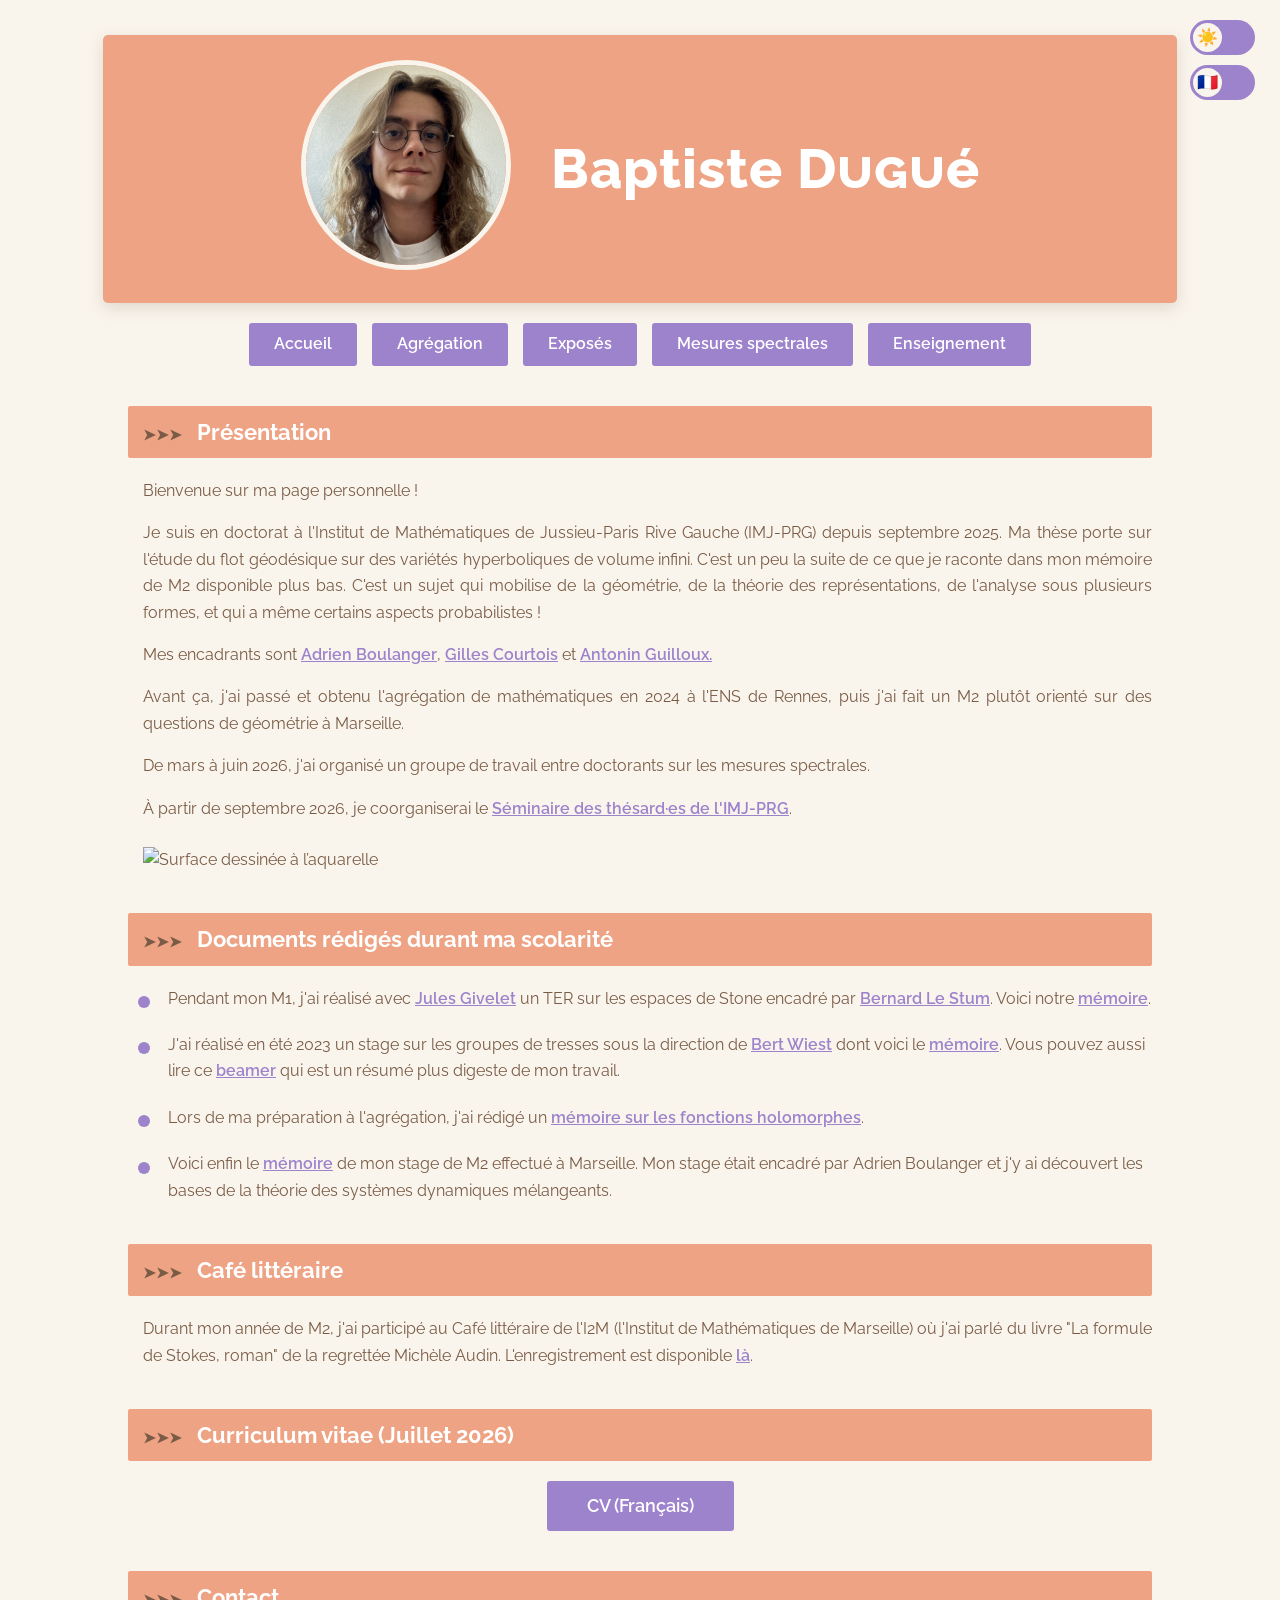
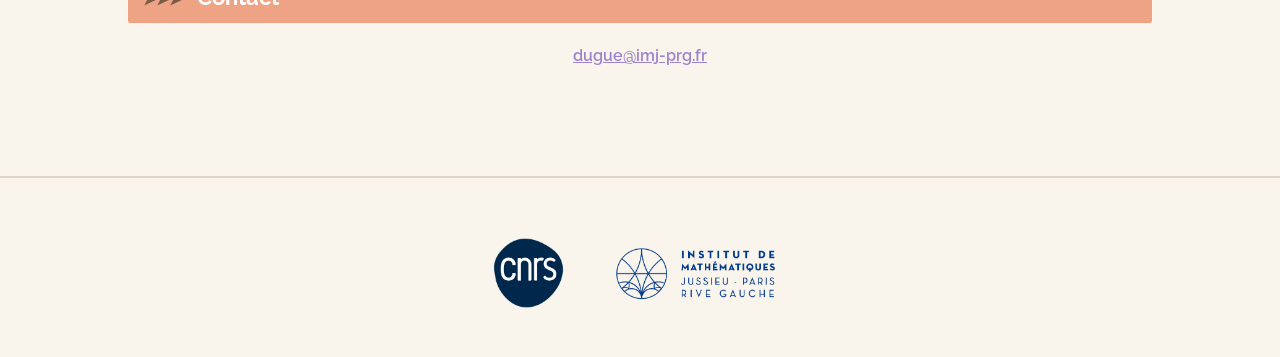
==== index.html @ 2672f060 "Add viewport meta tag for responsive design" ====
<!DOCTYPE html PUBLIC "-//W3C//DTD HTML 4.01//EN" "http://www.w3.org/TR/html4/strict.dtd">
<html>
  <head>
	<link rel="icon" href="favicon.ico" sizes="any">
    <meta http-equiv="content-type" content="text/html; charset=UTF-8">
	<meta name="viewport" content="width=device-width, initial-scale=1">
    <link rel="stylesheet" href="style.css" />
    <title>Baptiste Dugué</title>
  </head>

<body>

<main>

    <div id = "titre">
      <div id = "boite">
              <div id="boitephoto">
                <div id="photo">
                  <a href ="marine bleue.html"><img id="photo-aleatoire" alt="Photo de moi" height="200px" width="200px"></a>
                </div>
              </div>

              <div id = "boitenom">
                <div id="nom">
                  Baptiste <span style="font-variant-caps:small-caps"> Dugué</span>
                </div>
              </div>
      </div>
    </div>
    <nav>
	<div style="width:80%; margin:20px auto; text-align:right;">
		<div id="theme-container">
    			<button id="theme-toggle" aria-label="Changer de thème">
        			<span id="theme-icon">☀️</span>
    			</button>


<div id="language-switch">
    <a href="index-en.html" id="language-toggle">
        <span id="language-icon">🇫🇷</span>
    </a>
</div>
</div></div>
		</div>
      <ul>
        <li><a style="text-decoration:none" href="index.html" class="bouton1">Accueil</a></li>    
	<li><a style="text-decoration:none" href="agreg.html"  class="bouton1">Agrégation</a></li>
	<li><a style="text-decoration:none" href="talks.html"  class="bouton1">Exposés</a></li>
	<li><a style="text-decoration:none" href="gdt_mesure.html"  class="bouton1">Mesures spectrales</a></li>
	<li><a style="text-decoration:none" href="enseignement.html"  class="bouton1">Enseignement</a></li>

    </nav>
<div class="conteneur">

  
    
  <h3>Présentation </h3> 

      <p>Bienvenue sur ma page personnelle !
<p>Je suis en doctorat à l'Institut de Mathématiques de Jussieu-Paris Rive Gauche (IMJ-PRG) depuis septembre 2025. Ma thèse porte sur l'étude du flot géodésique sur des variétés hyperboliques de volume infini. C'est un peu la suite de ce que je raconte dans mon mémoire de M2 disponible plus bas. C'est un sujet qui mobilise de la géométrie, de la théorie des représentations, de l'analyse sous plusieurs formes, et qui a même certains aspects probabilistes !</p>
<p>Mes encadrants sont <a href="https://sites.google.com/view/adrienboulangermaths/home">Adrien Boulanger</a>, <a href="https://webusers.imj-prg.fr/~gilles.courtois/">Gilles Courtois</a> et <a href="https://webusers.imj-prg.fr/~antonin.guilloux/">Antonin Guilloux.</a></p>
<p>Avant ça, j'ai passé et obtenu l'agrégation de mathématiques en 2024 à l'ENS de Rennes, puis j'ai fait un M2 plutôt orienté sur des questions de géométrie à Marseille.<p>    
<p>De mars à juin 2026, j'ai organisé un groupe de travail entre doctorants sur les mesures spectrales.</p>
<p>À partir de septembre 2026, je coorganiserai le <a href="https://www.imj-prg.fr/gestion/evenement/affEvenement/53">Séminaire des thésard·es de l'IMJ-PRG</a>.</p>

<img
    class="image-presentation"
    src="images/Flute_deformee_aquarelle.png"
    alt="Surface dessinée à l’aquarelle">
	
          <h3>Documents rédigés durant ma scolarité</h3>
<ul class="liste">

<li>
Pendant mon M1, j'ai réalisé avec <a href="https://julesgiv.github.io">Jules Givelet</a> un TER sur les espaces de Stone encadré par <a href="https://www.bernardlestum.com">Bernard Le Stum</a>. Voici notre <a href="Espaces de Stone.pdf">mémoire</a>.
</li>

<li>
J'ai réalisé en été 2023 un stage sur les groupes de tresses sous la direction de <a href="wiest.pages.math.cnrs.fr">Bert Wiest</a> dont voici le <a href="Mémoire_Stage_Tresses.pdf">mémoire</a>. Vous pouvez aussi lire ce <a href="Beamer_tresses.pdf">beamer</a> qui est un résumé plus digeste de mon travail.
</li>

<li>
Lors de ma préparation à l'agrégation, j'ai rédigé un <a href="Mémoire fonctions holomorphes.pdf">mémoire sur les fonctions holomorphes</a>.
</li>

<li>
Voici enfin le <a href="Memoire M2 Dugue.pdf">mémoire</a> de mon stage de M2 effectué à Marseille. Mon stage était encadré par Adrien Boulanger et j'y ai découvert les bases de la théorie des systèmes dynamiques mélangeants.
</li>

</ul>



	<h3>Café littéraire</h3>
<p>Durant mon année de M2, j'ai participé au Café littéraire de l'I2M (l'Institut de Mathématiques de Marseille) où j'ai parlé du livre "La formule de Stokes, roman" de la regrettée Michèle Audin. L'enregistrement est disponible <a href="https://open.spotify.com/episode/28ltaCH325cykyp65XC300">là</a>.</p>
     
      <h3>Curriculum vitae (Juillet 2026)</h3>
      <center><a style="text-decoration:none" href="CV_Francais.pdf" class="bouton1">CV (Français)</a></center> 
      
  <h3>Contact</h3>
    
      <center>
        <a href="mailto:dugue@imj-prg.fr" title="Pour m'envoyer un mail">
          <font color="blue">
            dugue@imj-prg.fr
          </font>
        </a>
      </center> 
  <br>
    
</div>

</main>

<footer>

	<div class="logos">
		
		<a href="https://www.cnrs.fr/">
			<img id="logo-cnrs" src="logo_cnrs.png">
		</a>

		<a href="https://www.imj-prg.fr/">
			<img id="logo-imj" src="logo_IMJ-PRG.png">
		</a>

	</div>

</footer>

<script src="script.js"></script>


</body>
---- style.css ----
/* ==========================================================
   Palette du CV LaTeX
   ========================================================== */

@import url('https://fonts.googleapis.com/css2?family=Raleway:wght@400;500;600;700;800&display=swap');


:root {
    --pagebg: #F9F4EC;
    --sectcol: #9D82CC;
    --bgcol: #7A5C46;
    --softcol: #DDD3C7;
    --accent: #EEA384;
	--text-on-accent: #FFFFFF;
}

:root.dark {
    --pagebg: #11112F;
    --sectcol: #9385A8;
    --bgcol: #D9DCE8;
    --softcol: #444444;
    --accent: #B97862;
	--text-on-accent: #F0E6E0;

}



/* ==========================================================
   Base
   ========================================================== */

html {
    scroll-behavior: smooth;
}


body {

    margin: 0;

	min-height: 100vh;
	
	display: flex;

	flex-direction: column;

    background: var(--pagebg);

    color: var(--bgcol);

    font-family: "Raleway", Arial, sans-serif;

    font-size: 16px;

    line-height: 1.65;

    transition:
        background-color 0.5s ease,
        color 0.5s ease;
}

main {

	flex: 1;

}

footer {

	margin-top: 40px;

	padding: 20px 0;

	border-top: 2px solid var(--softcol);

	transition:
		border-color O.5s ease;

}

.logos {

	display: flex;

	justify-content: center;

	align-items: center;

	gap: 40px;

}

.logos img {

	height: 65px;

	width: auto;

	transition: transform 0.25s ease;

}

.logos img:hover {

	transform: scale(1.05);

}

/* ==========================================================
   Bandeau supérieur
   ========================================================== */


#titre {

    width: 80%;

    min-width: 700px;

    margin: 35px auto 20px auto;

    padding: 25px;

    background: var(--accent);

    border-radius: 5px;

    box-shadow: 0px 5px 15px rgba(122,92,70,0.18);

}



#boite {

    display: flex;

    align-items: center;

    justify-content: center;

    gap: 40px;

}



#photo-aleatoire {

    width: 200px;
    height: 200px;

    object-fit: cover;

    border-radius: 50%;

    border: 5px solid var(--pagebg);


}


#nom {

    font-size: 55px;

    font-weight: 800;

    color: var(--text-on-accent);

    letter-spacing: 1px;

}



/* ==========================================================
   Navigation
   ========================================================== */


nav {

    width: 80%;

    min-width: 700px;

    margin: auto;

}



nav ul {

    padding: 0;

    display: flex;

    justify-content: center;

    gap: 15px;

    list-style: none;

}



.bouton1 {

    display: inline-block;

    padding: 8px 25px;

    background: var(--sectcol);

    color: var(--text-on-accent);

    border-radius: 3px;

    font-weight: 600;

    transition: all 0.25s ease;

}


.bouton1:hover {

    background: #8066B0;

	color: var(--text-on-accent);

    transform: translateY(-2px);

}

/* ==========================================================
   Contenu
   ========================================================== */


.conteneur {

    width: 80%;

    min-width: 700px;

    margin: 40px auto;

}



p {

    text-align: justify;

    margin-left: 15px;

}

/* Image placée à la fin de la présentation */
.image-presentation {
    display: block;
    width: calc(100% - 15px);
    height: auto;
    margin: 25px 0 25px 15px;
}


/* ==========================================================
   Sections façon CV
   ========================================================== */


h3 {

    margin-top: 40px;

    margin-bottom: 20px;


    padding: 8px 15px;


    background: var(--accent);


    color: var(--text-on-accent);


    font-size: 22px;


    font-weight: 700;


    border-radius: 2px;


}



h3::before {

    content: "➤➤➤";

    color: var(--bgcol);

    font-size: 15px;

    margin-right: 15px;

}


/* ==========================================================
   Liens
   ========================================================== */


a {

    color: var(--sectcol);

    font-weight: 600;

}



a:hover {

    color: var(--accent);

}


/* ==========================================================
   Séparateurs
   ========================================================== */


hr {

    border: none;

    height: 2px;

    background: var(--softcol);

    margin: 35px 0;

}


/* ==========================================================
   Bouton CV
   ========================================================== */


center .bouton1 {

    
display: inline-block;

    padding: 10px 40px;

    background: var(--sectcol);

    color: var(--text-on-accent);

    font-size: 18px;

    transition: all 0.25s ease;



}



center .bouton1:hover {

    background: #8066B0;

color: var(--text-on-accent);

transform: translateY(-2px);

}


/* ==========================================================
   Contact
   ========================================================== */


font[color="blue"] {

    color: var(--sectcol);

}



/* ==========================================================
   Mobile
   ========================================================== */


@media screen and (max-width: 800px) {


    #titre,
    nav,
    .conteneur {

        width: 95%;

        min-width: 0;

    }


    #boite {

        flex-direction: column;

    }


    #nom {

        font-size: 40px;

    }

	footer {

		padding:15px 0;

		}

	.logos {
		
		gap: 20px;

		}

	.logos img {

		height: 50px;

		}

}

/* ==========================================================
   Interrupteur mode sombre
   ========================================================== */

#theme-container {
    position: fixed;
    top: 20px;
    right: 25px;

    display: flex;
    flex-direction: column;
    align-items: center;
    gap: 10px;
}

#theme-toggle {

    width: 65px;
    height: 35px;

    border-radius: 20px;
    border: none;

    background: var(--sectcol);

    cursor: pointer;

    position: relative;

    padding: 0;

    transition: background-color 0.4s ease;
}


#theme-icon {

    position: absolute;

    width: 29px;
    height: 29px;

    top: 3px;
    left: 3px;

    border-radius: 50%;

    background: var(--pagebg);

    display: flex;
    align-items: center;
    justify-content: center;

    font-size: 17px;

    transition:
        transform 0.4s ease,
        background-color 0.4s ease;

}


/* Position quand le mode sombre est activé */

:root.dark #theme-icon {

    transform: translateX(30px);

}



/* ==========================================================
   Transitions du changement de thème
   ========================================================== */

#titre,
h3,
.bouton1,
hr,
a {

    transition:
        background-color 0.5s ease,
        color 0.5s ease,
        border-color 0.5s ease;
	box-shadow 0.5s ease;

}

#language-toggle {

    display: inline-block;

    padding: 7px 15px;

    background: var(--sectcol);

    color: var(--text-on-accent);

    border-radius: 20px;

    text-decoration: none;

    font-weight: 600;

    font-size: 14px;

    transition:
        background-color 0.3s ease,
        transform 0.3s ease;
}


#language-toggle:hover {

    transform: translateY(-2px);

}

/* ==========================================================
   Interrupteur langue
   ========================================================== */

#language-toggle {

    display: flex;

    width: 65px;
    height: 35px;

    border-radius: 20px;

    background: var(--sectcol);

    text-decoration: none;

    position: relative;

    align-items: center;

    padding: 0;

    transition: background-color 0.4s ease;

}


#language-icon {

    width: 29px;
    height: 29px;

    position: absolute;

    left: 3px;

    border-radius: 50%;

    background: var(--pagebg);

    display: flex;

    align-items: center;

    justify-content: center;

    font-size: 17px;

}


/* Etat français */

#language-toggle.francais #language-icon {

    animation: slide-left 0.4s ease;

}


/* Etat anglais */

#language-toggle.anglais #language-icon {

    transform: translateX(30px);

    animation: slide-right 0.4s ease;

}



@keyframes slide-right {

    from {
        transform: translateX(0);
    }

    to {
        transform: translateX(30px);
    }

}


@keyframes slide-left {

    from {
        transform: translateX(30px);
    }

    to {
        transform: translateX(0);
    }

}

/* ==========================================================
   Listes de trucs
   ========================================================== */

.liste {

    list-style: none;

    padding-left: 10px;

}


.liste > li {

    position: relative;

    margin-bottom: 20px;

    padding-left: 30px;

}


/* petite puce personnalisée */

.liste > li::before {

    content: "";

    position: absolute;

    left: 0;
    top: 0.65em;

    width: 12px;
    height: 12px;

    background: var(--sectcol);

    border-radius: 50%;

}

/* ==========================================================
   Logos
   ========================================================== */

.logos {

    display: flex;

    justify-content: center;

    align-items: center;

    gap: 40px;

    margin: 40px 0 20px 0;

}

.logos img {

    height: 70px;

    width: auto;

    transition: transform 0.25s ease;

}

.logos img:hover {

    transform: scale(1.05);

}


/* ==========================================================
   Listes d'enseignement
   ========================================================== */

.enseignement {

    list-style: none;
    padding-left: 0;

}

.enseignement > li {

    position: relative;
    padding-left: 30px;
    margin-bottom: 25px;

}

.enseignement > li::before {

    content: "";

    position: absolute;
    left: 0;
    top: 0.65em;

    width: 12px;
    height: 12px;

    border-radius: 50%;
    background: var(--sectcol);

}

.enseignement ul {

    list-style: none;
    margin-top: 10px;
    padding-left: 20px;

}

.enseignement ul li {

    position: relative;
    padding-left: 20px;
    margin: 8px 0;

}

.enseignement ul li::before {

    content: "▸";

    position: absolute;
    left: 0;

    color: var(--accent);
    font-weight: bold;

}
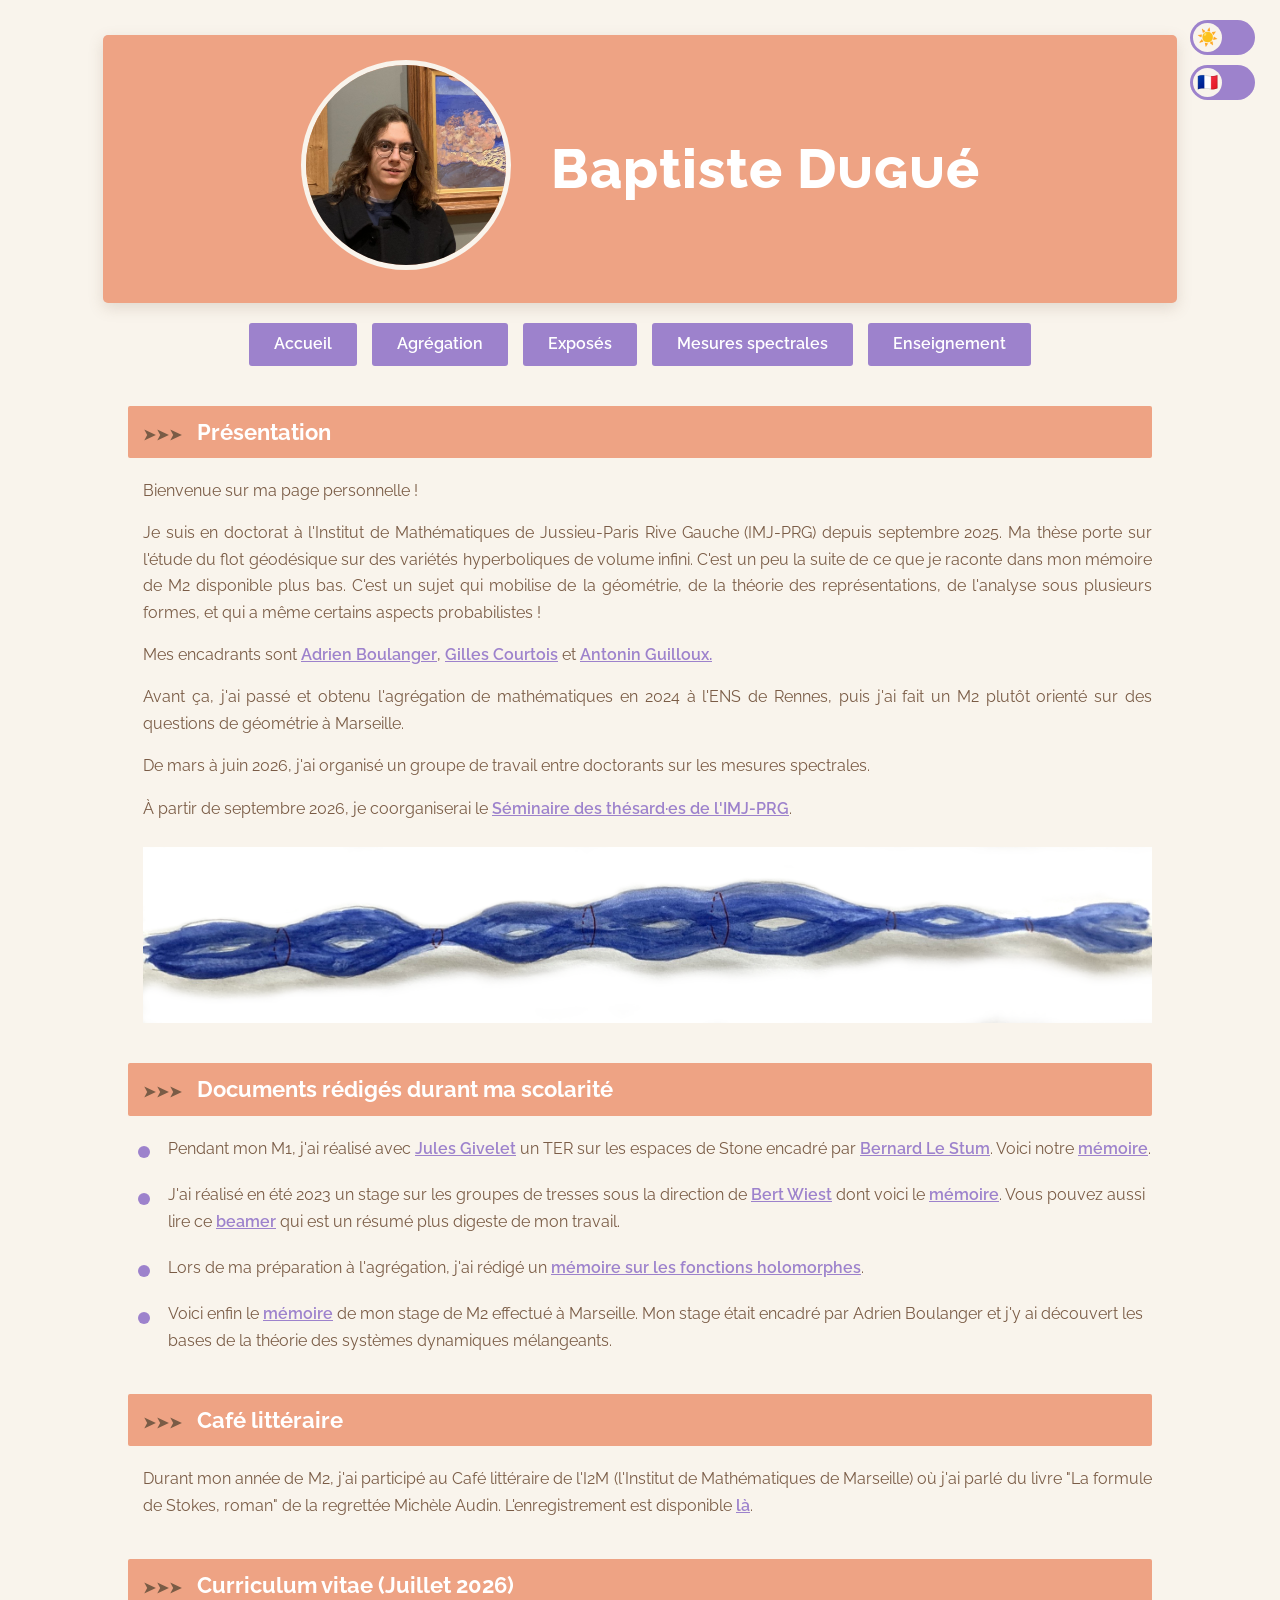
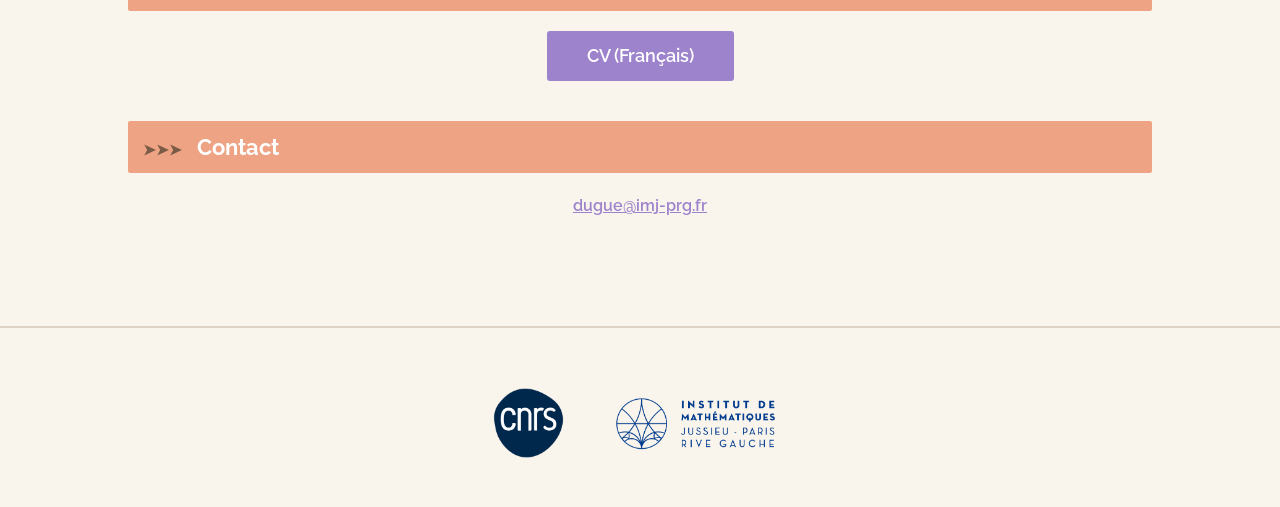
==== commit 65ef82f7: "Update image source path in index.html" ====
--- a/index.html
+++ b/index.html
@@ -65,7 +65,7 @@
 
 <img
     class="image-presentation"
-    src="images/Flute_deformee_aquarelle.png"
+    src="Flute_deformee_aquarelle.png"
     alt="Surface dessinée à l’aquarelle">
 	
           <h3>Documents rédigés durant ma scolarité</h3>
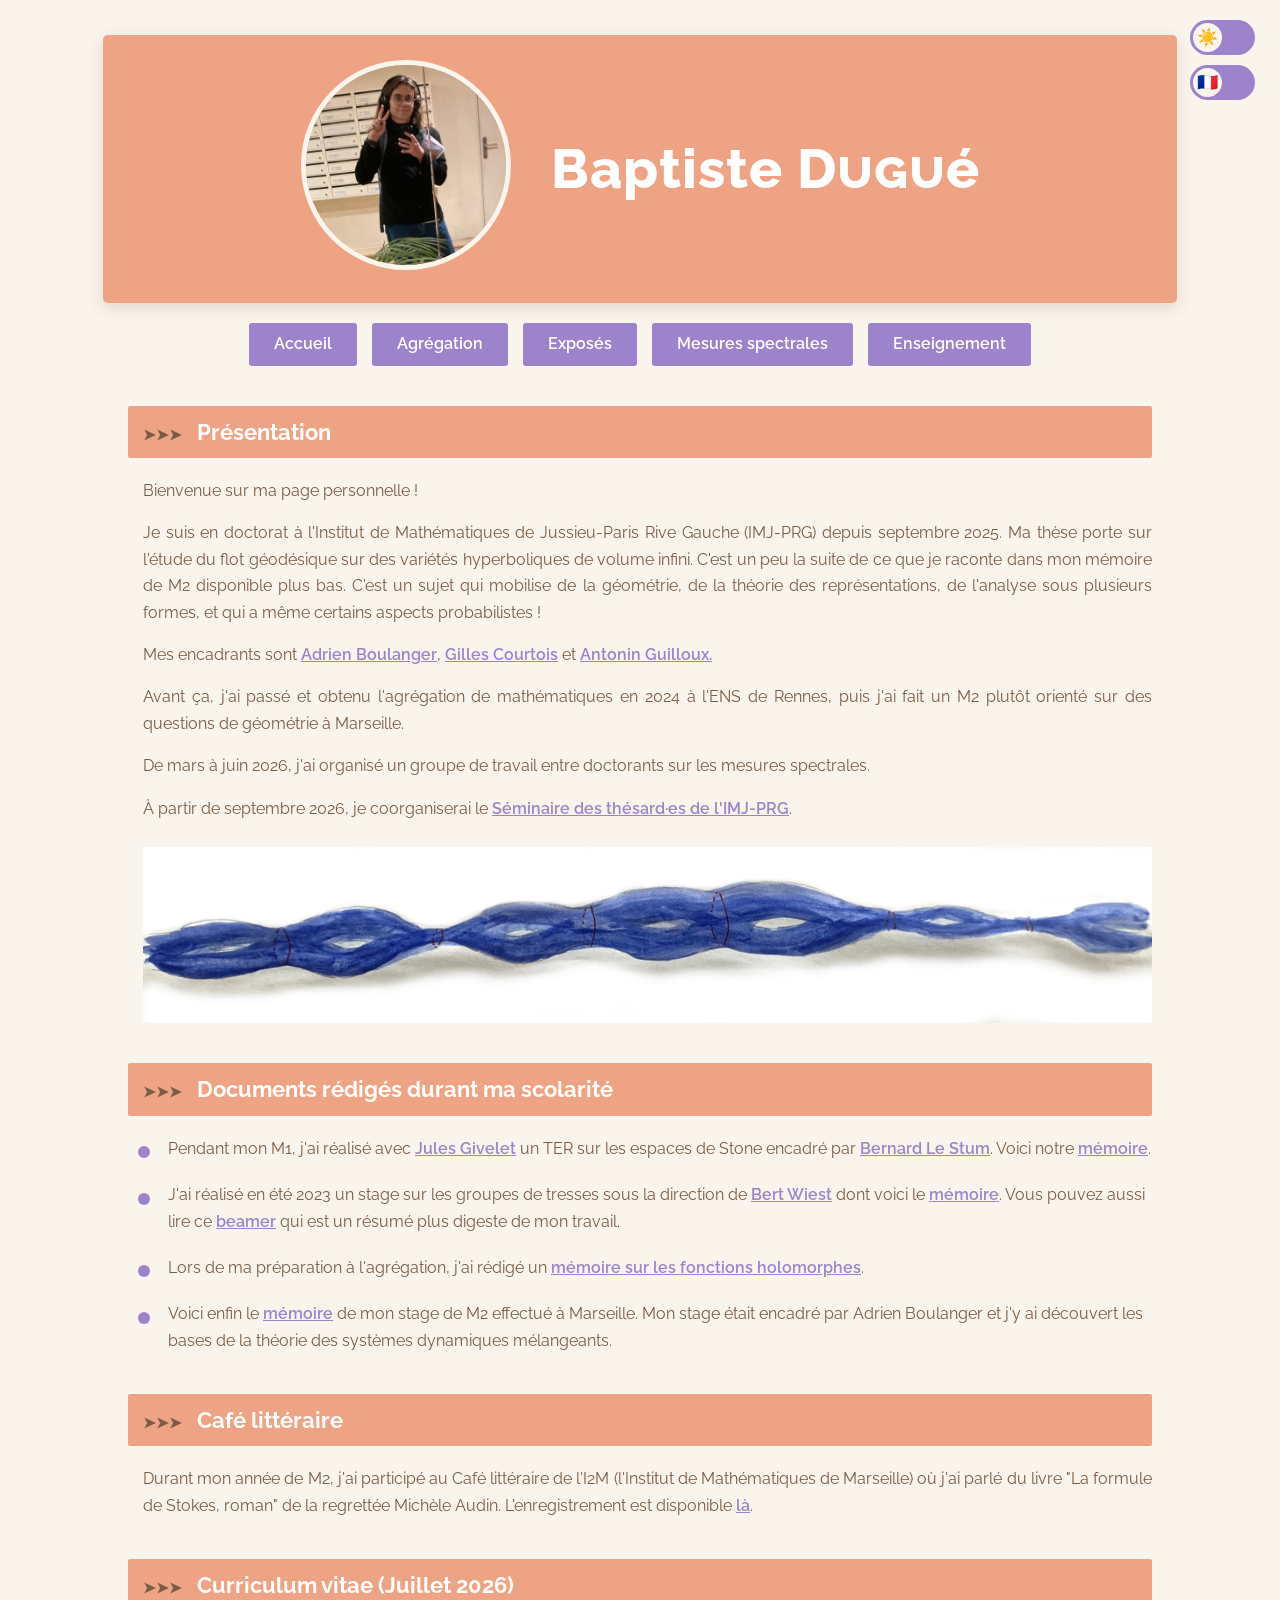
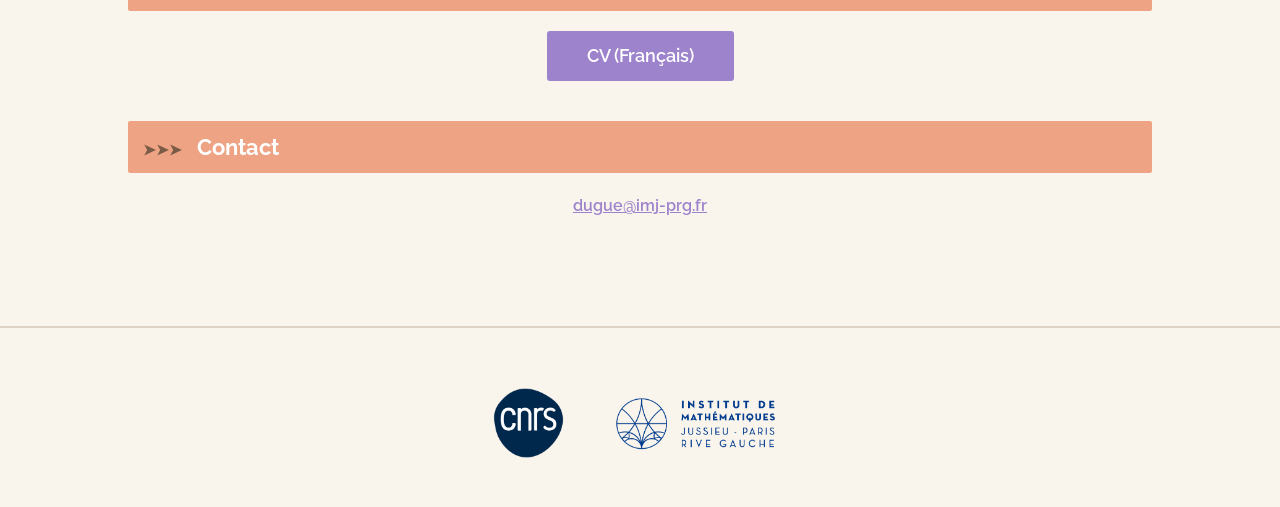
==== commit 9375e314: "Remove viewport meta tag from index.html" ====
--- a/index.html
+++ b/index.html
@@ -3,7 +3,6 @@
   <head>
 	<link rel="icon" href="favicon.ico" sizes="any">
     <meta http-equiv="content-type" content="text/html; charset=UTF-8">
-	<meta name="viewport" content="width=device-width, initial-scale=1">
     <link rel="stylesheet" href="style.css" />
     <title>Baptiste Dugué</title>
   </head>
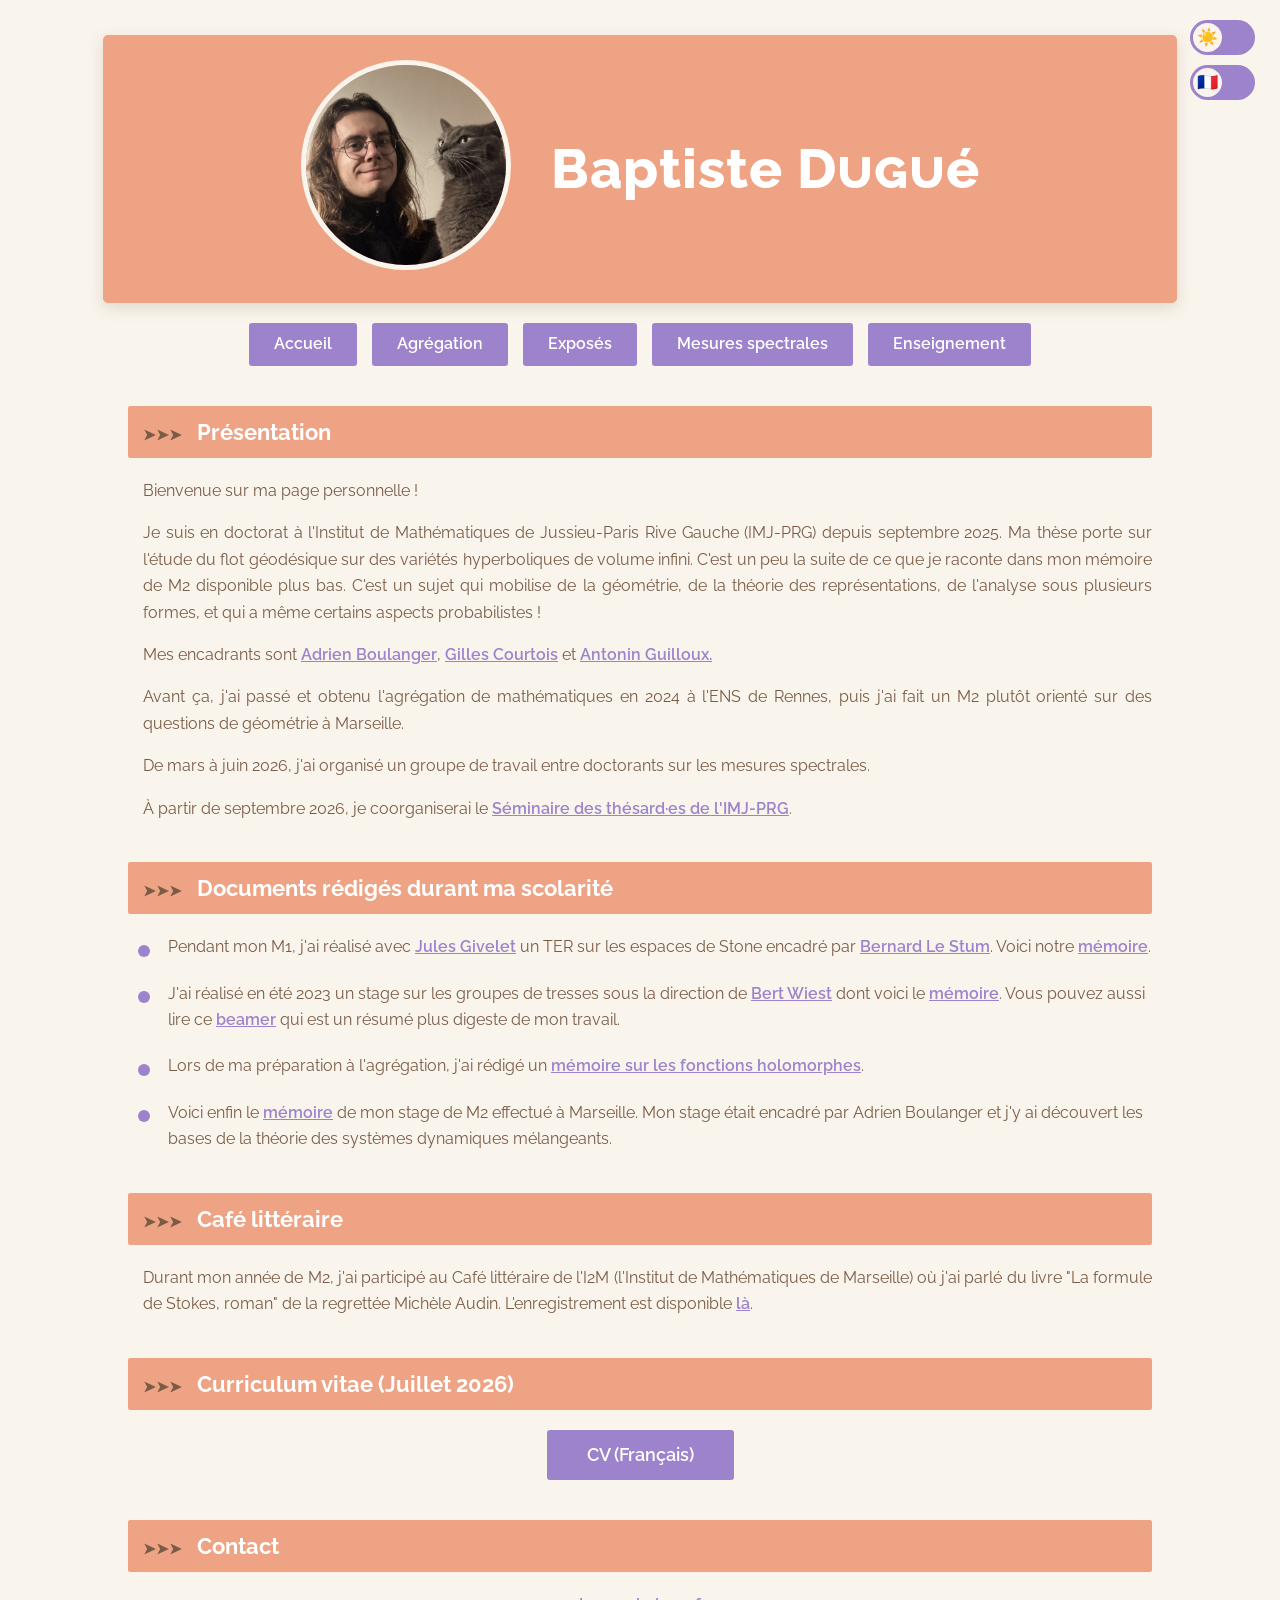
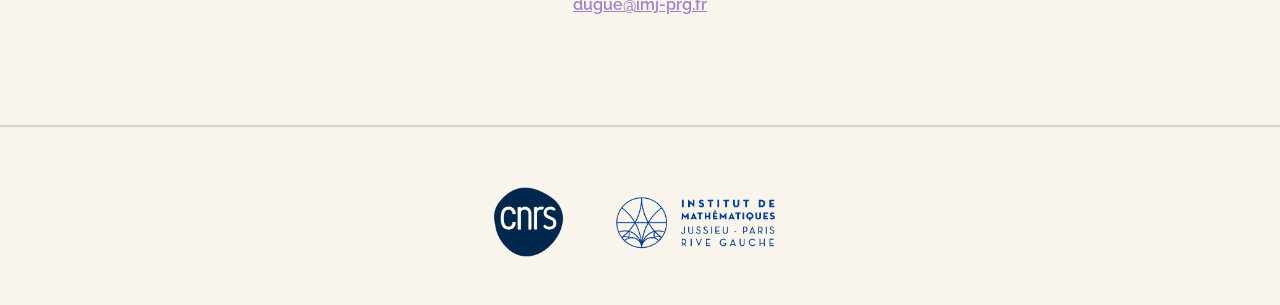
==== commit 13f711af: "Remove image presentation from index.html Removed image element for 'Flute_deformee_aquarelle.png' f" ====
--- a/index.html
+++ b/index.html
@@ -62,10 +62,7 @@
 <p>De mars à juin 2026, j'ai organisé un groupe de travail entre doctorants sur les mesures spectrales.</p>
 <p>À partir de septembre 2026, je coorganiserai le <a href="https://www.imj-prg.fr/gestion/evenement/affEvenement/53">Séminaire des thésard·es de l'IMJ-PRG</a>.</p>
 
-<img
-    class="image-presentation"
-    src="Flute_deformee_aquarelle.png"
-    alt="Surface dessinée à l’aquarelle">
+
 	
           <h3>Documents rédigés durant ma scolarité</h3>
 <ul class="liste">
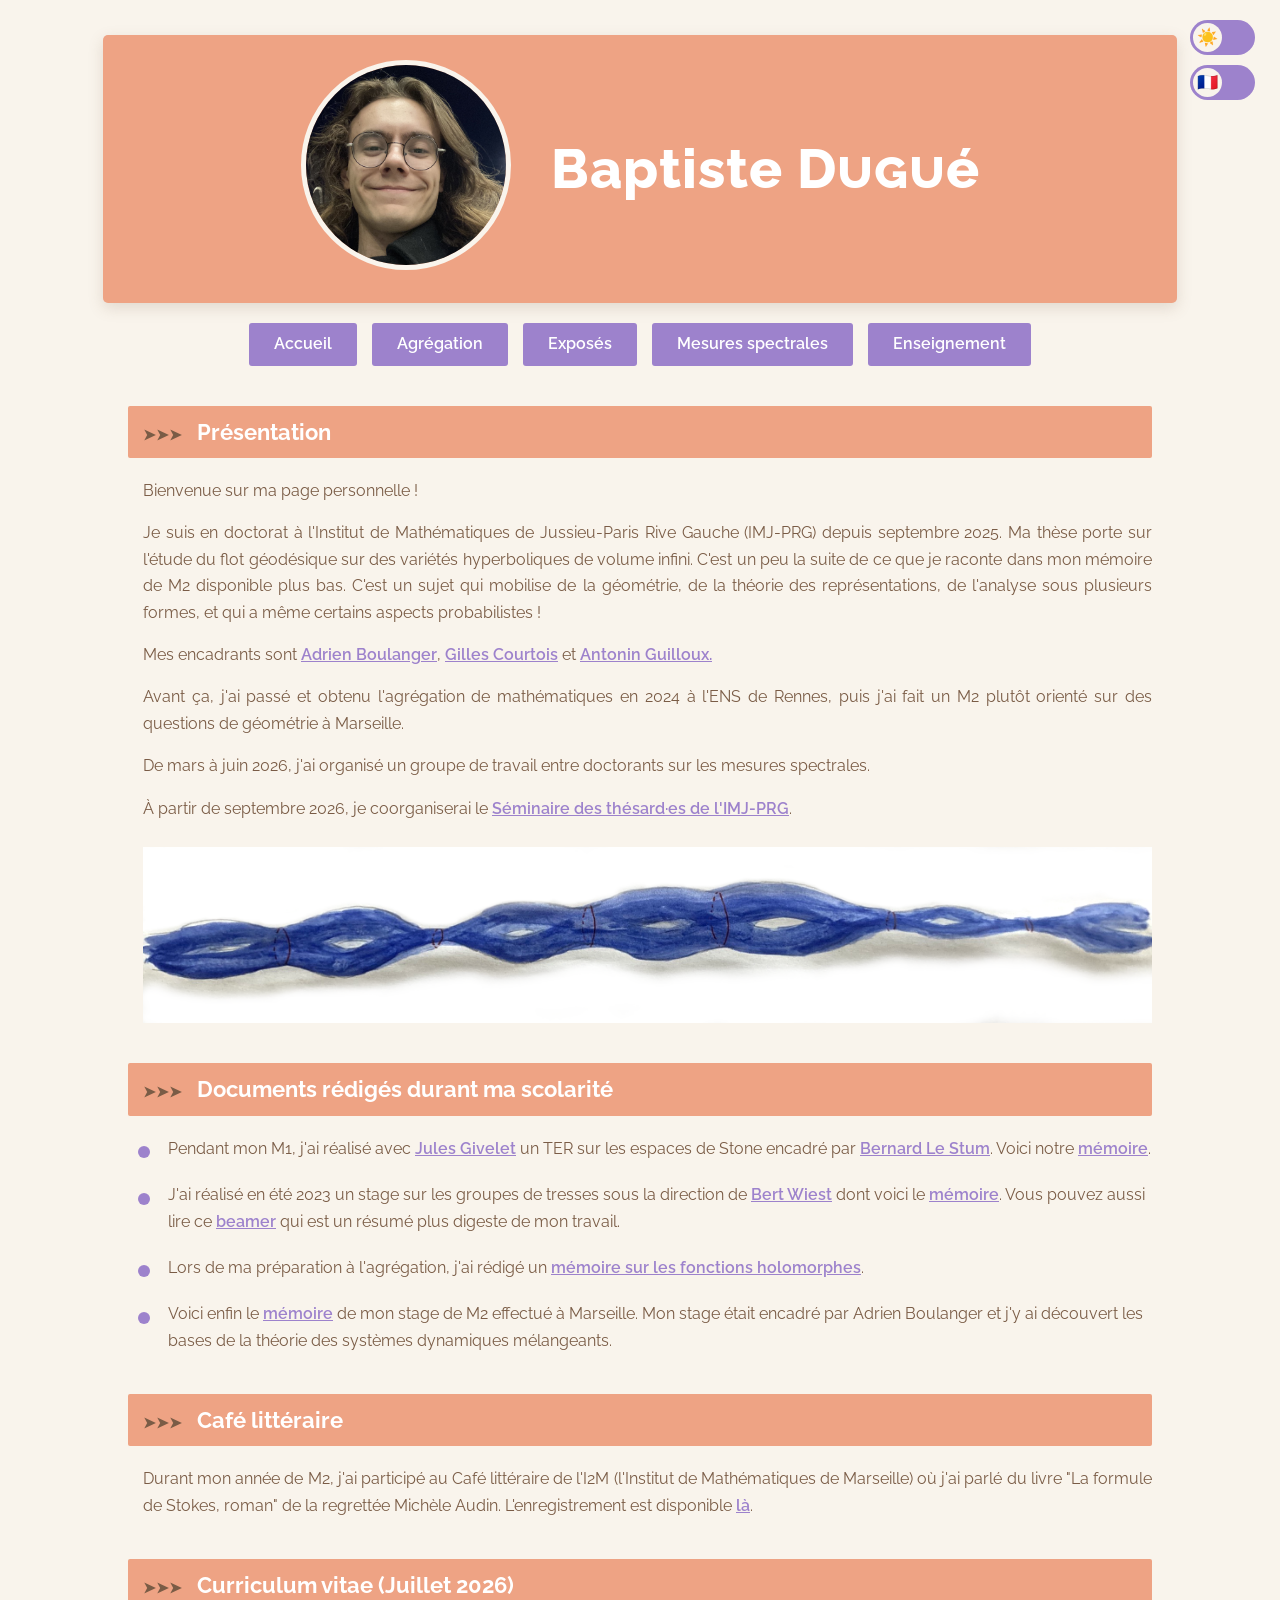
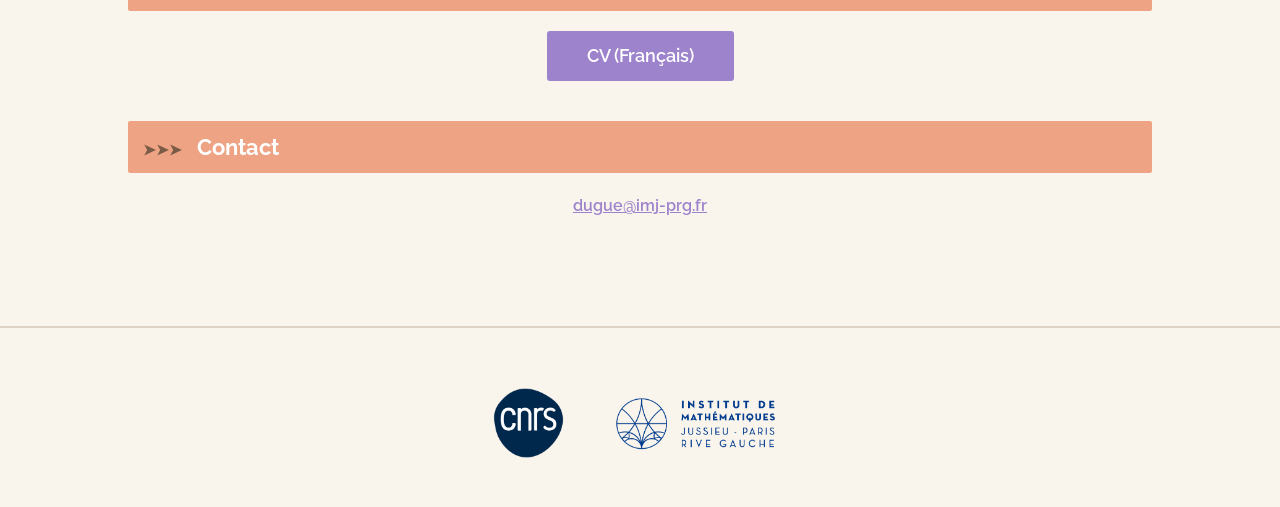
==== commit 306c3b94: "Update index.html" ====
--- a/index.html
+++ b/index.html
@@ -62,7 +62,10 @@
 <p>De mars à juin 2026, j'ai organisé un groupe de travail entre doctorants sur les mesures spectrales.</p>
 <p>À partir de septembre 2026, je coorganiserai le <a href="https://www.imj-prg.fr/gestion/evenement/affEvenement/53">Séminaire des thésard·es de l'IMJ-PRG</a>.</p>
 
-
+<img
+    class="image-presentation"
+    src="Flute_deformee_aquarelle.png"
+    alt="Surface dessinée à l’aquarelle">
 	
           <h3>Documents rédigés durant ma scolarité</h3>
 <ul class="liste">
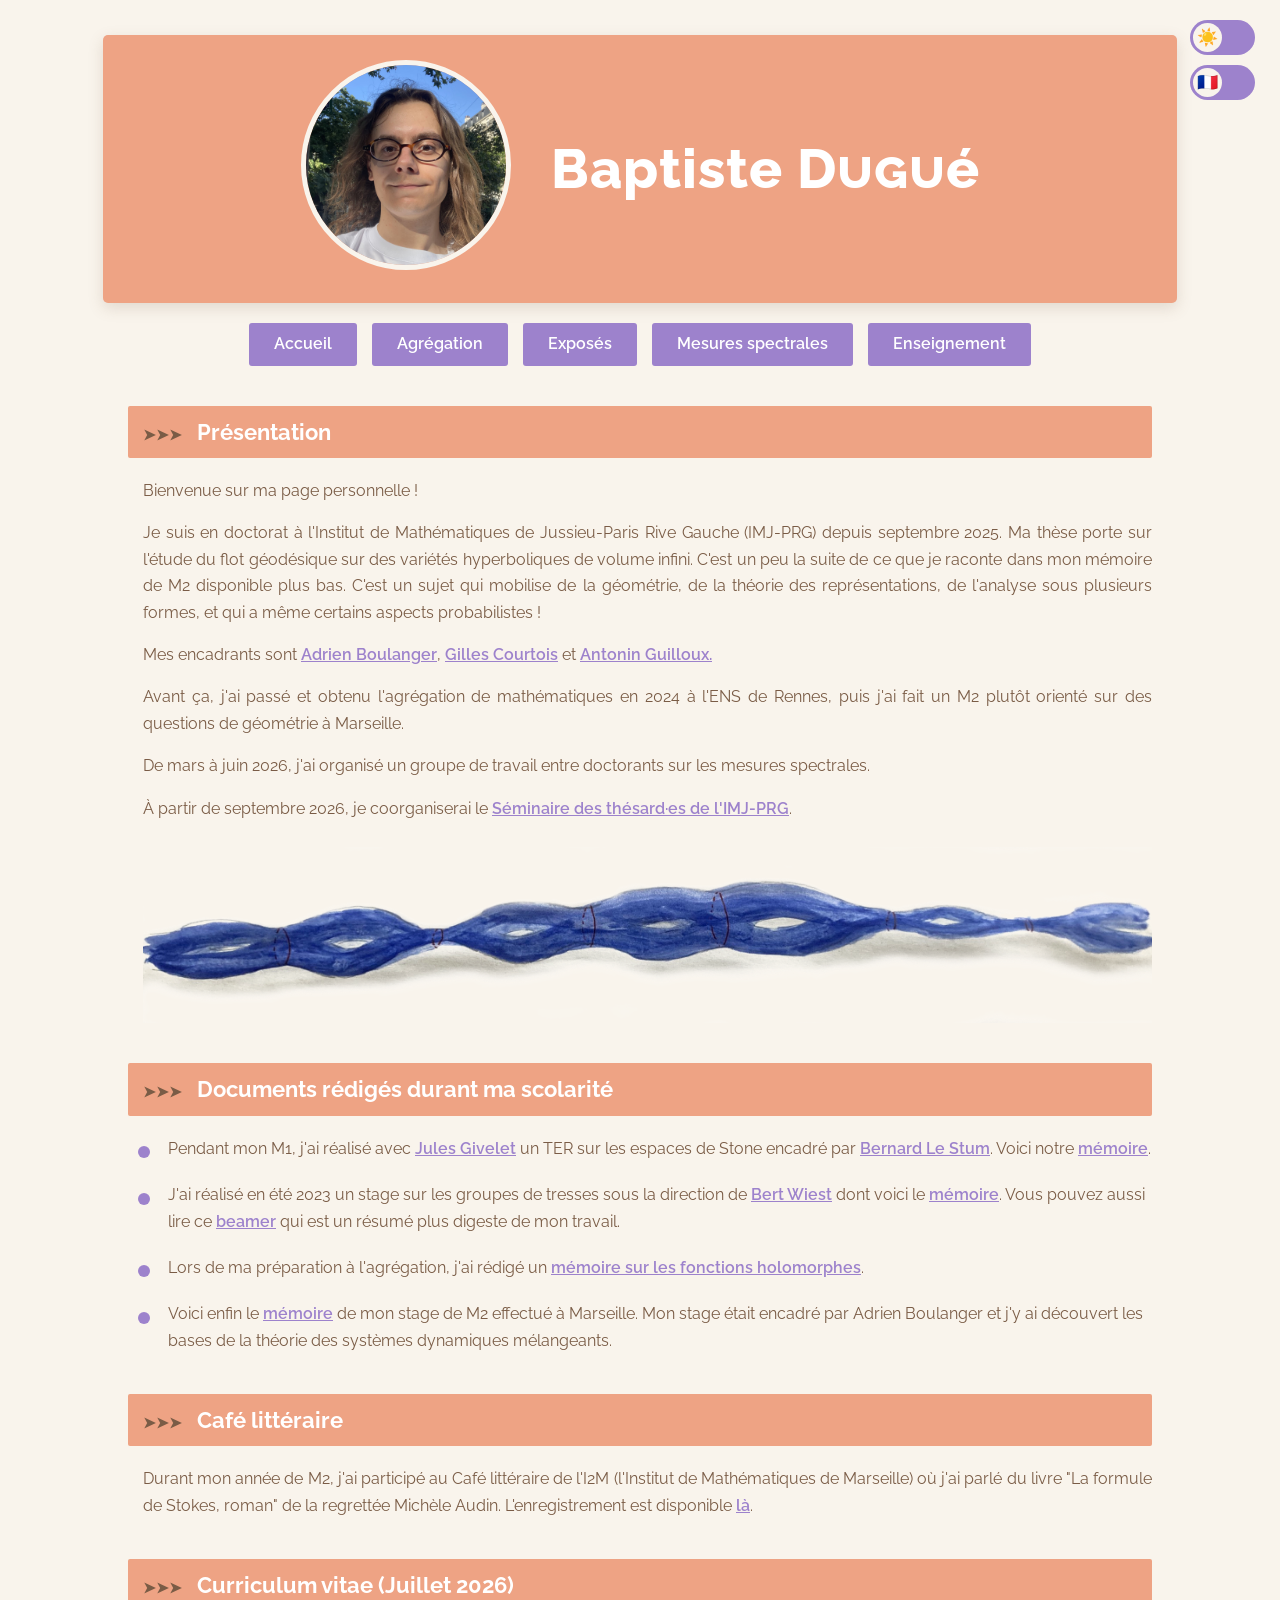
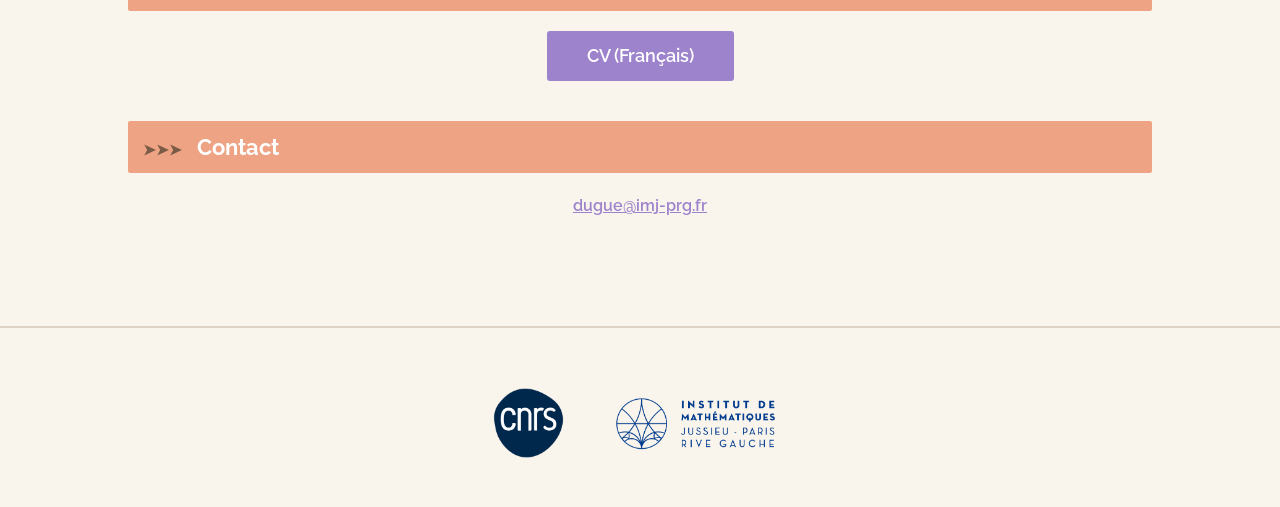
==== commit 03df9198: "Update image source in index.html" ====
--- a/index.html
+++ b/index.html
@@ -64,7 +64,7 @@
 
 <img
     class="image-presentation"
-    src="Flute_deformee_aquarelle.png"
+    src="Flute_deformee_aquarelle_transparente.png"
     alt="Surface dessinée à l’aquarelle">
 	
           <h3>Documents rédigés durant ma scolarité</h3>
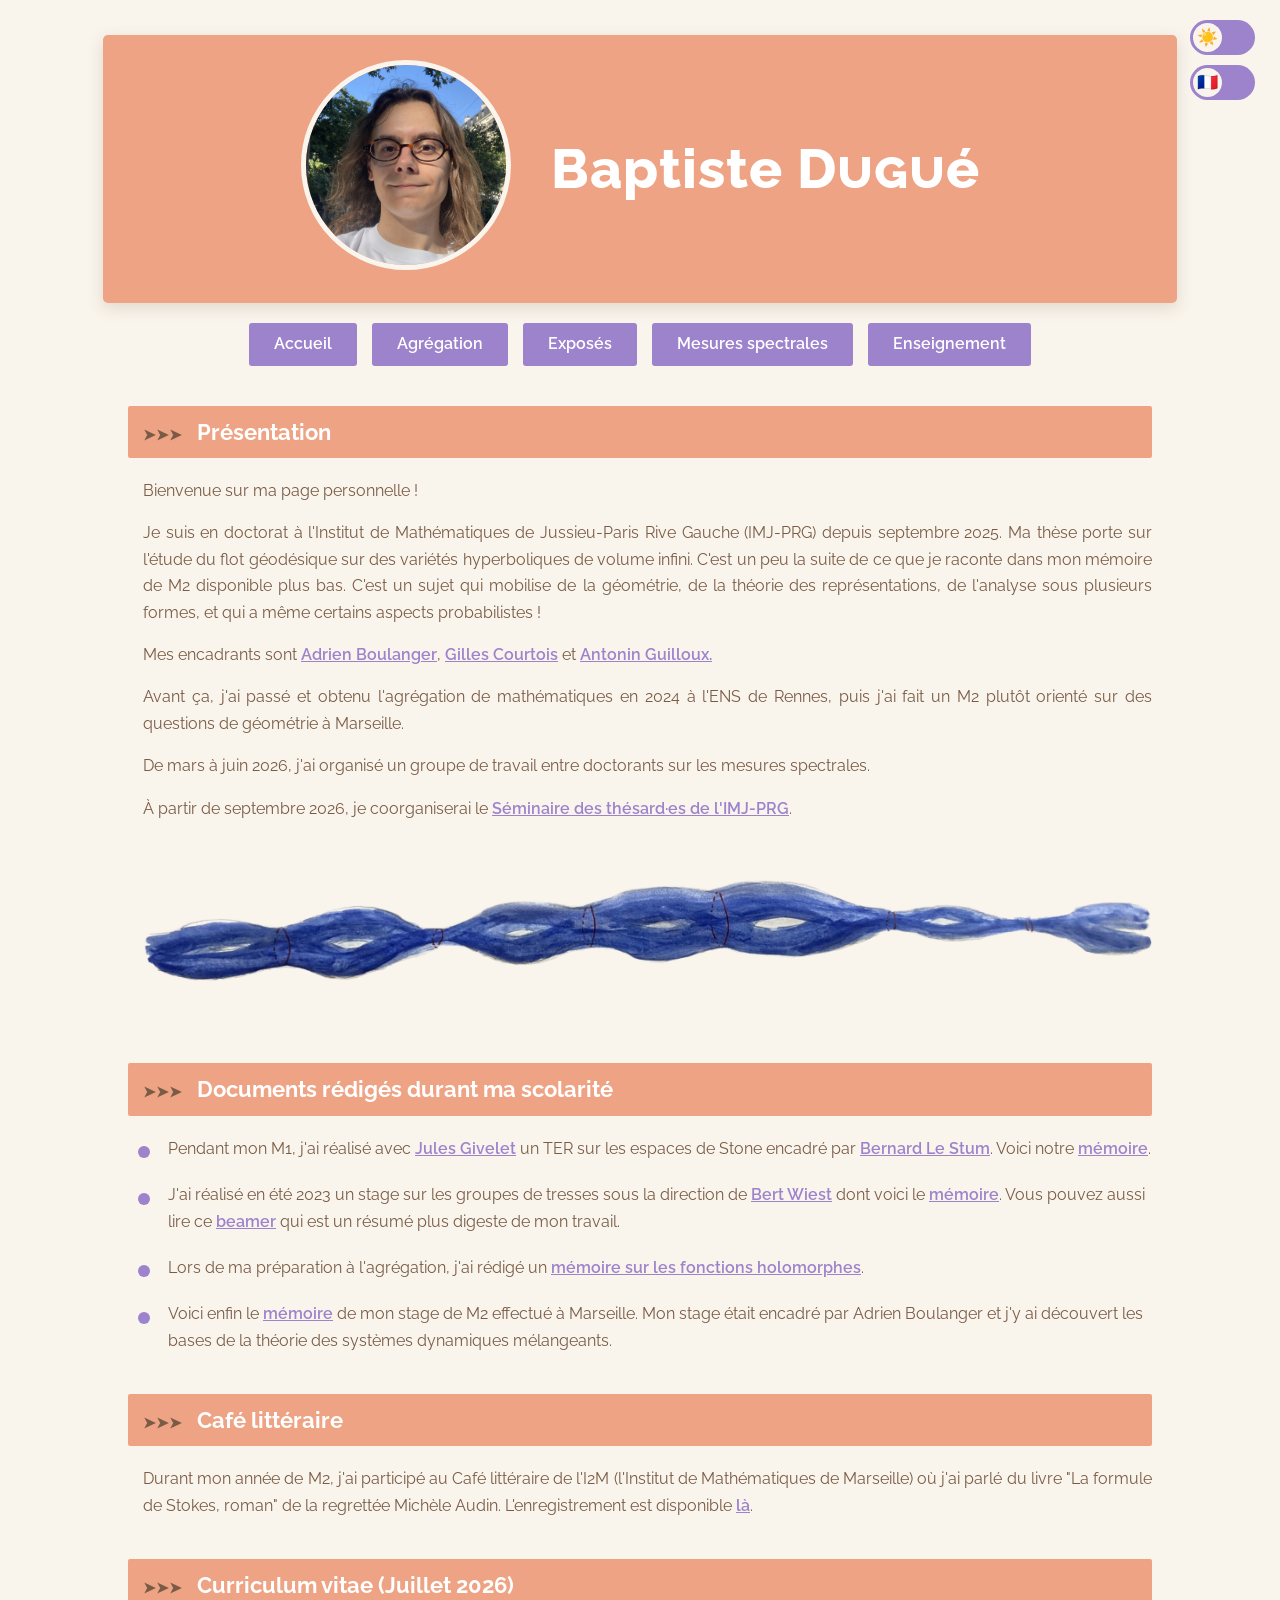
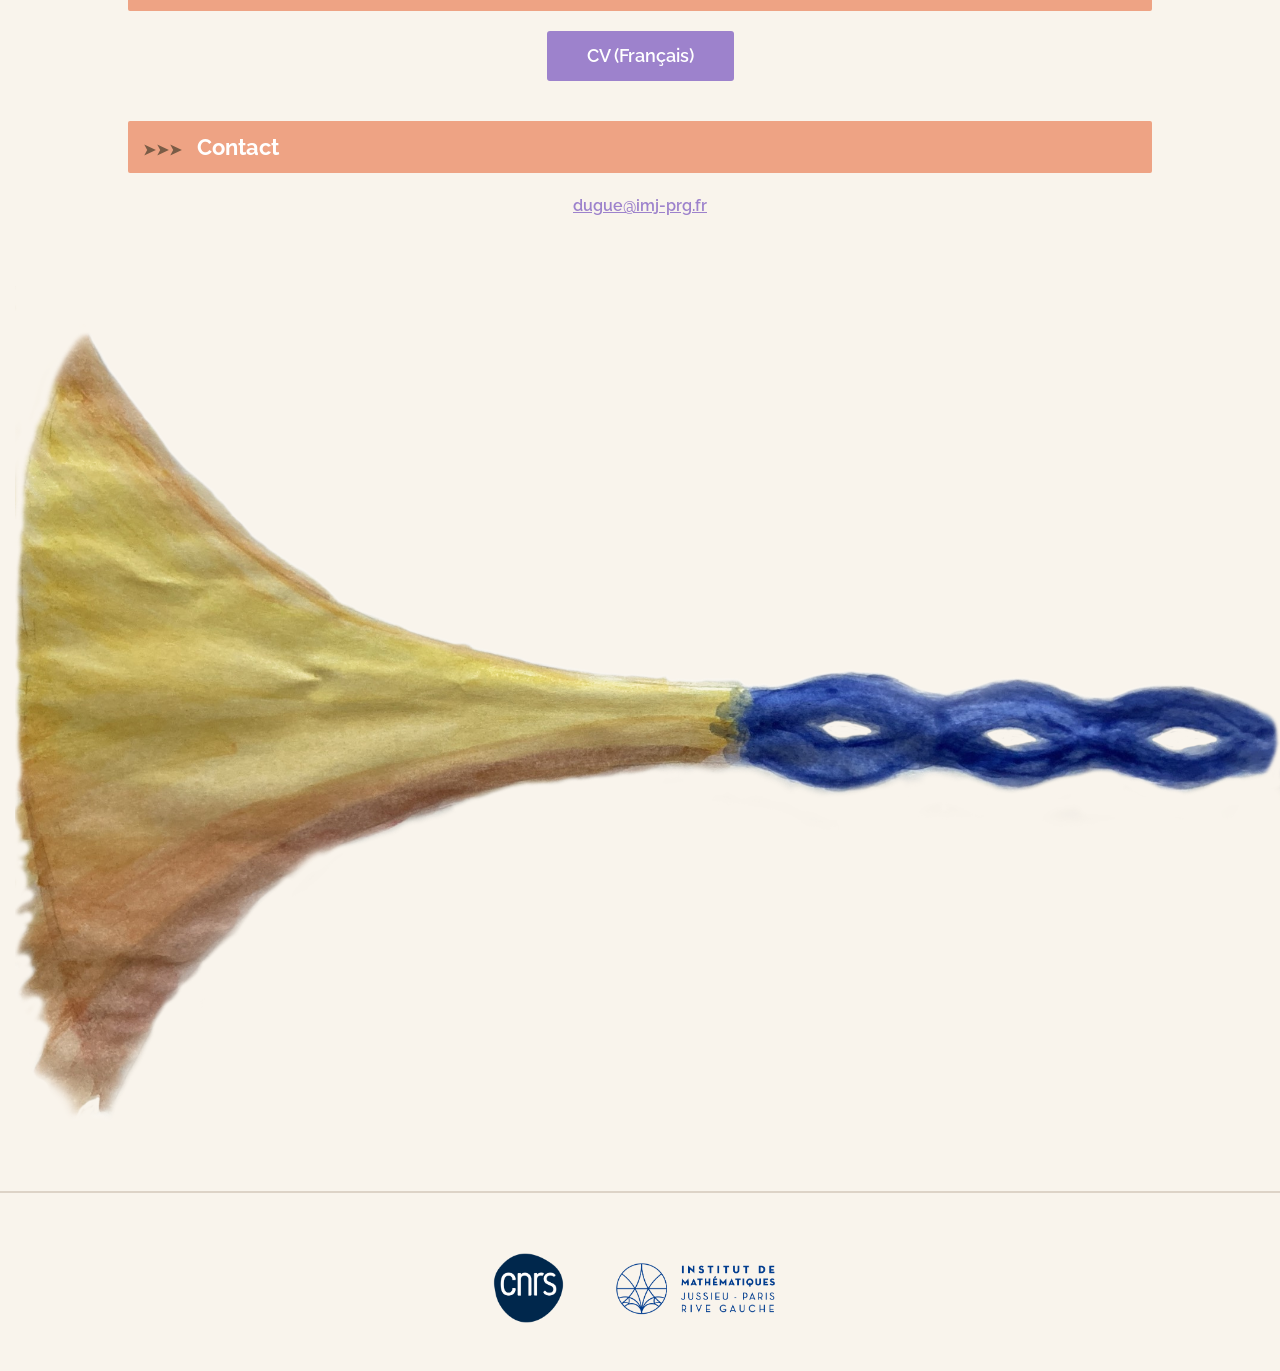
==== commit b15235d1: "Add image to index.html" ====
--- a/index.html
+++ b/index.html
@@ -109,6 +109,11 @@
     
 </div>
 
+<img
+    class="image-presentation"
+    src="flute_trompette_transparente.png"
+    alt="Surface dessinée à l’aquarelle">
+
 </main>
 
 <footer>
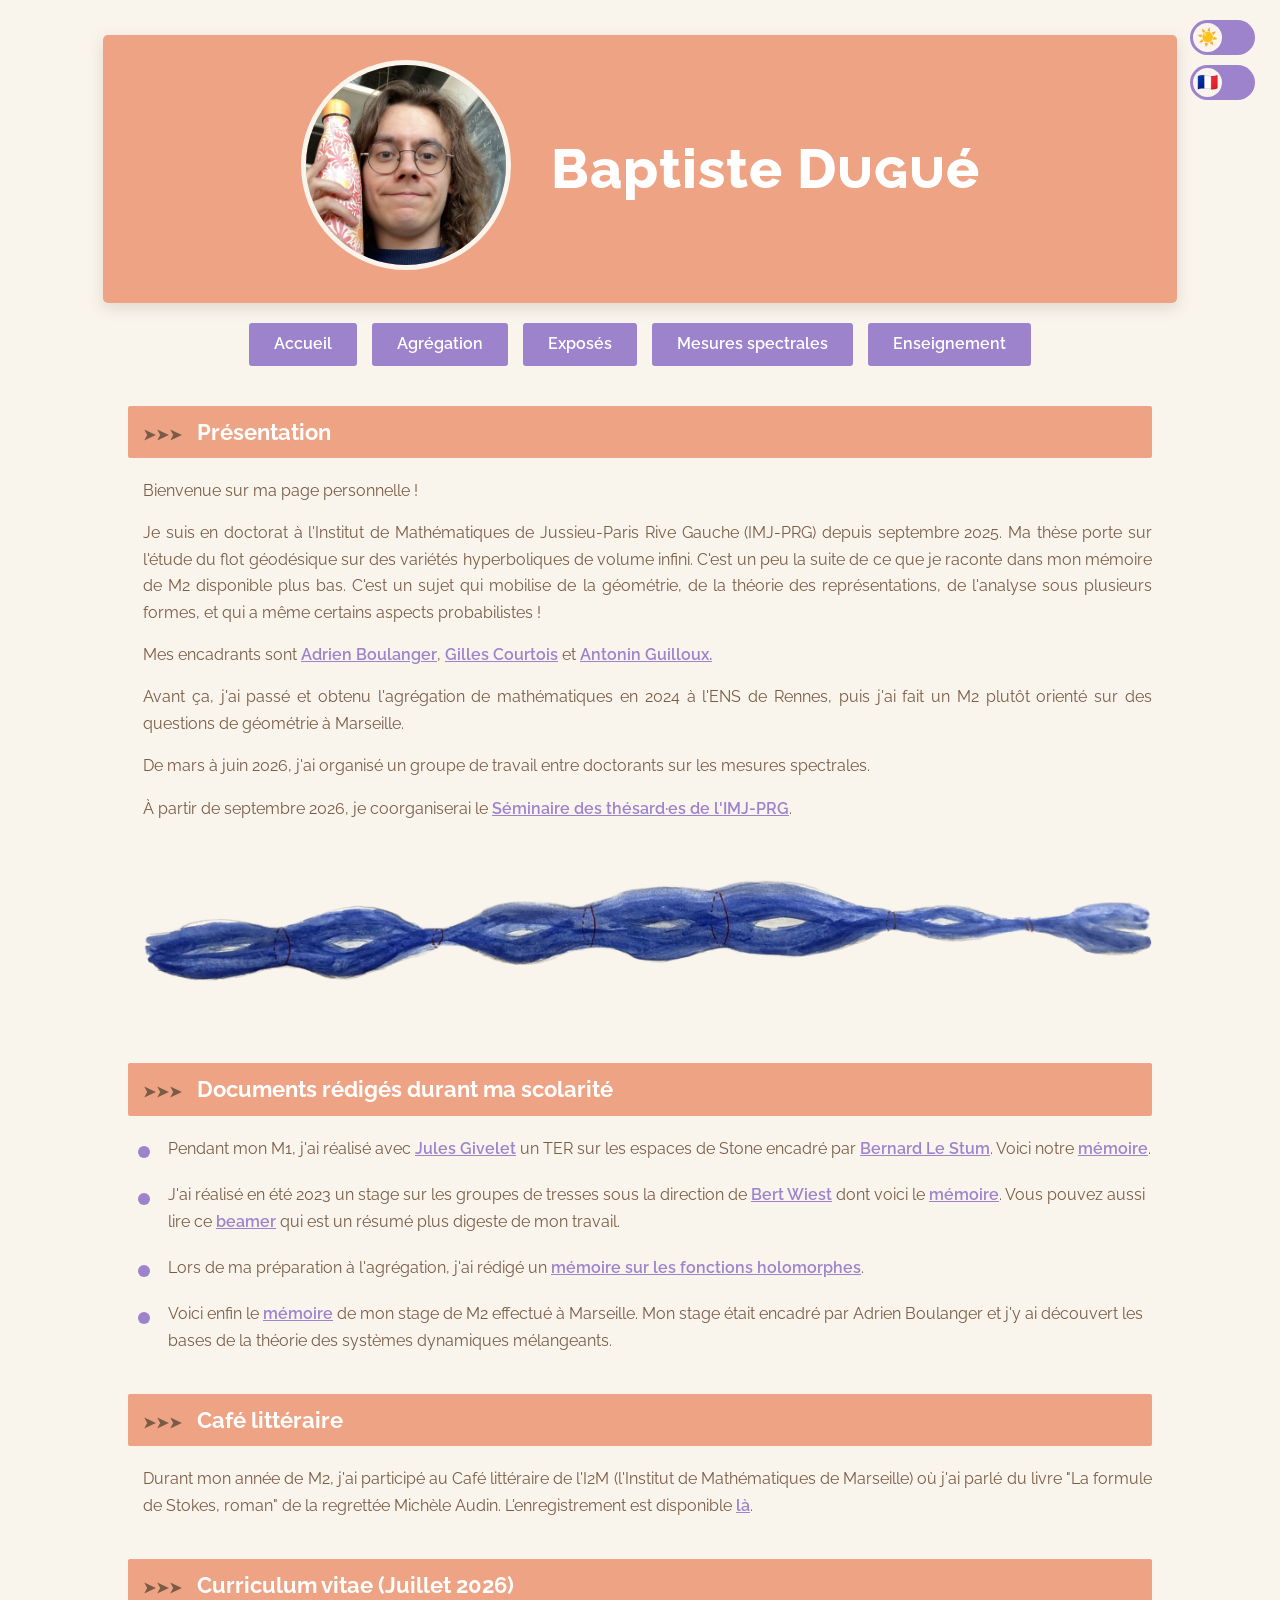
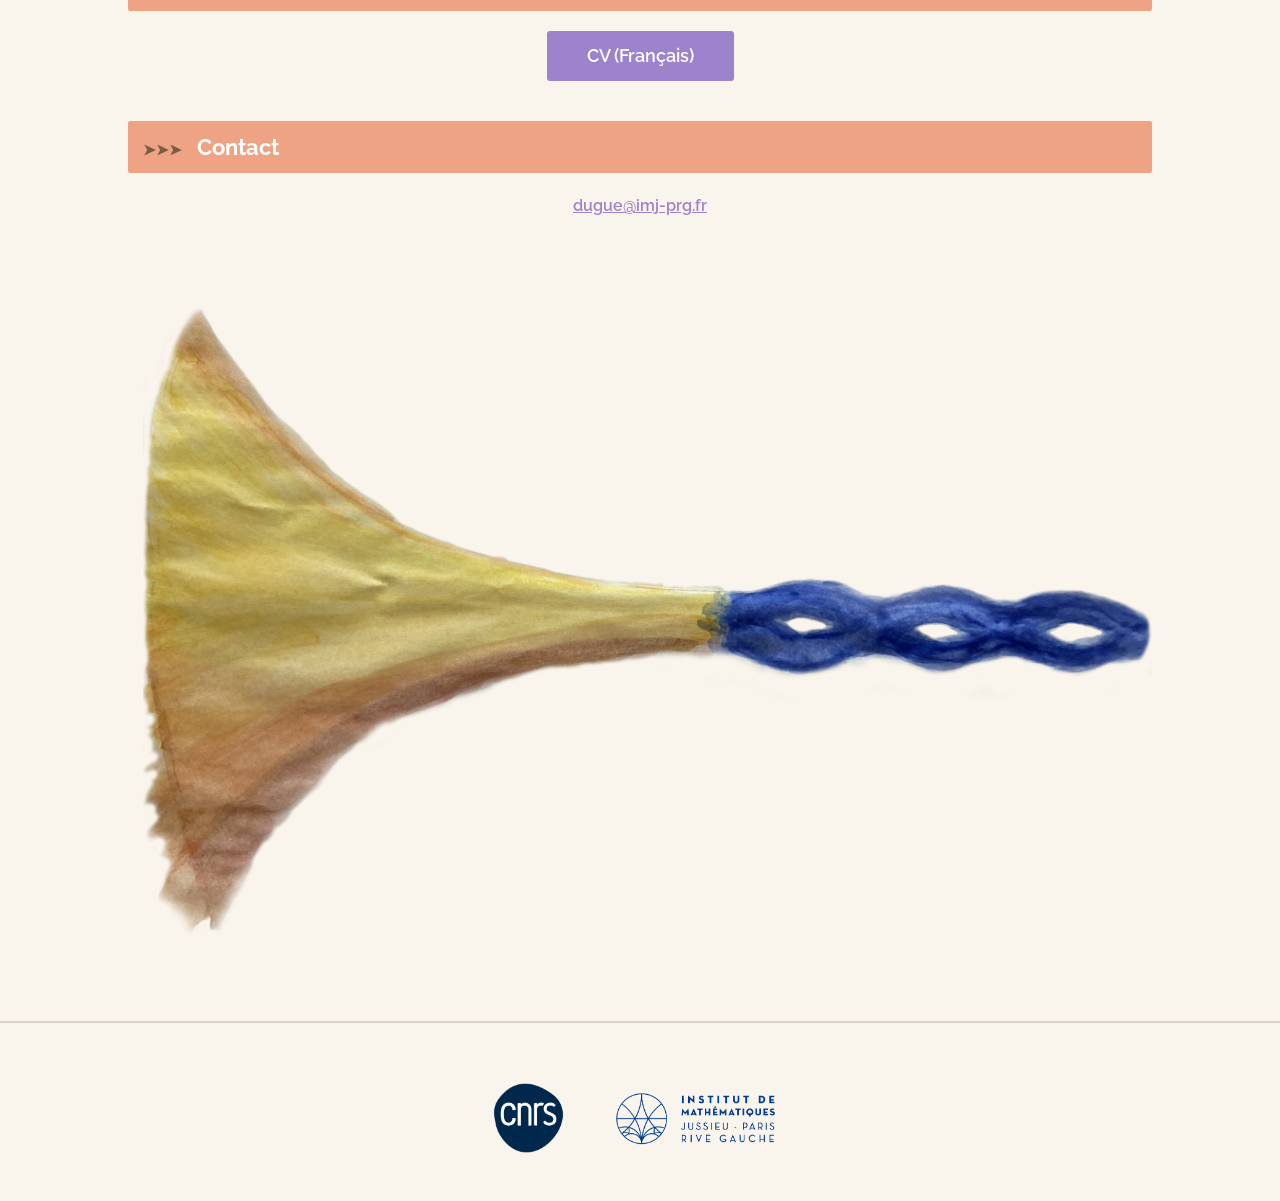
==== commit dd758e68: "Fix HTML structure by closing div tag" ====
--- a/index.html
+++ b/index.html
@@ -106,13 +106,13 @@
         </a>
       </center> 
   <br>
-    
-</div>
 
 <img
     class="image-presentation"
     src="flute_trompette_transparente.png"
     alt="Surface dessinée à l’aquarelle">
+
+</div>
 
 </main>
 
